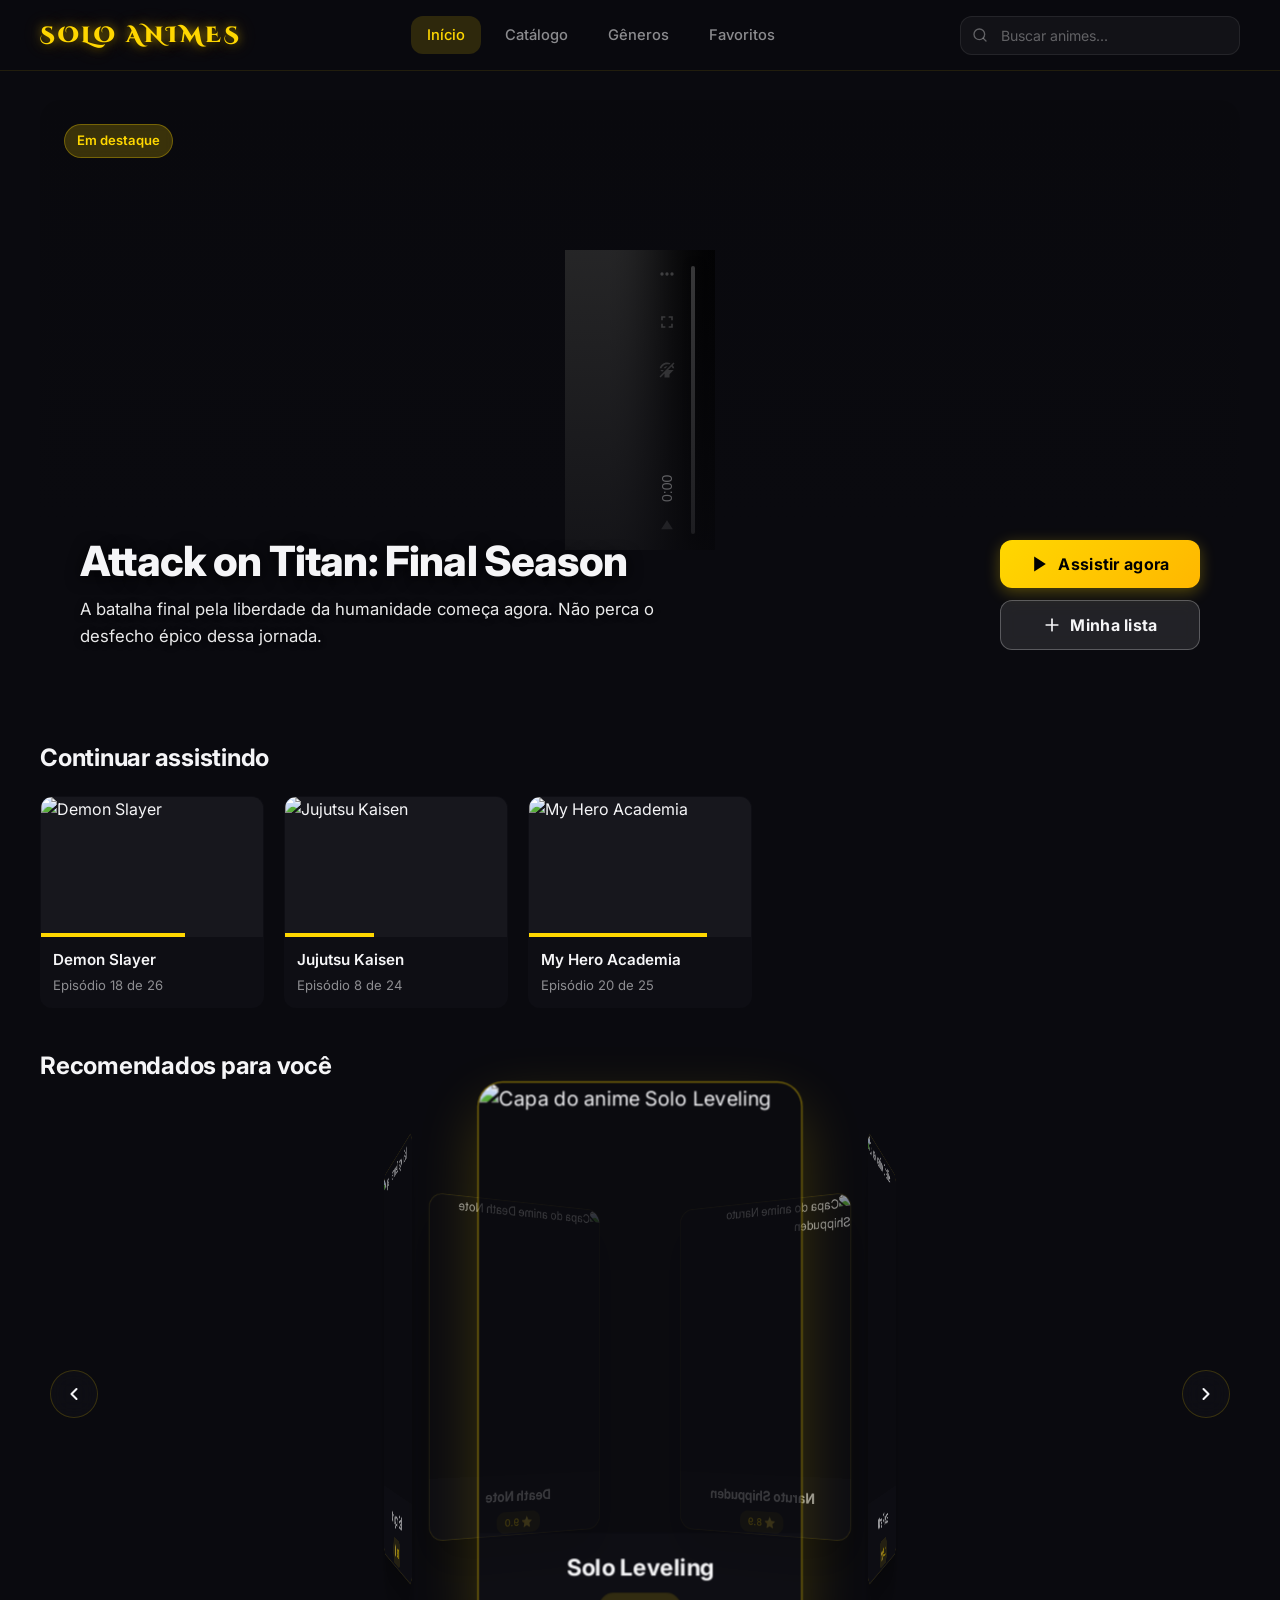
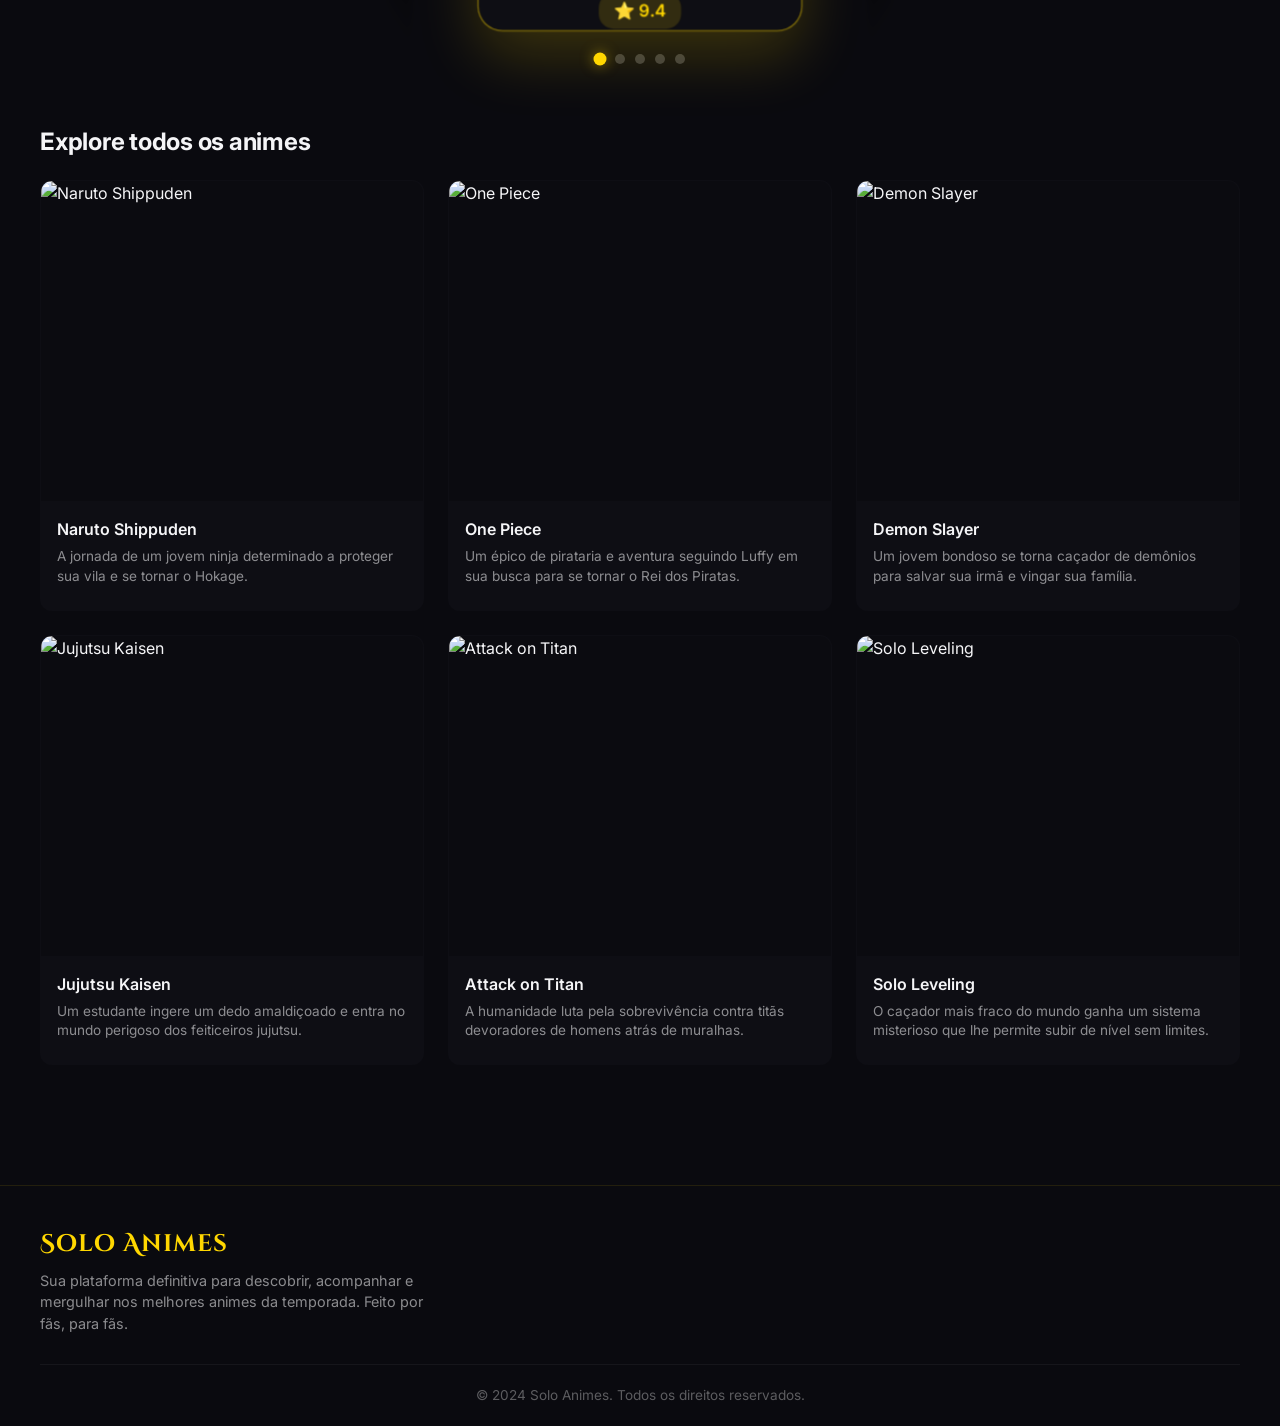
==== index.html @ 8ad0549a "Add files via upload" ====
<!DOCTYPE html>
<html lang="pt-BR">
<head>
    <meta charset="UTF-8">
    <meta name="viewport" content="width=device-width, initial-scale=1.0">
    <meta name="description" content="Solo Animes - Descubra os melhores animes da temporada.">
    <meta property="og:type" content="website">
    <meta property="og:url" content="https://devtinany.github.io/solo-animes/">
    <meta property="og:title" content="Solo Animes - O Melhor do Mundo Anime">
    <meta property="og:description" content="Assista e explore os melhores animes em alta qualidade. Naruto, One Piece, Solo Leveling e muito mais!">
    <meta property="og:image" content="https://devtinany.github.io/solo-animes/og-image.jpg">
    <meta name="twitter:card" content="summary_large_image">
    <meta name="twitter:url" content="https://devtinany.github.io/solo-animes/">
    <meta name="twitter:title" content="Solo Animes - O Melhor do Mundo Anime">
    <meta name="twitter:description" content="Assista e explore os melhores animes em alta qualidade. Naruto, One Piece, Solo Leveling e muito mais!">
    <meta name="twitter:image" content="https://devtinany.github.io/solo-animes/og-image.jpg">
    <title>Solo Animes</title>
    <link rel="icon" type="image/svg+xml" href="favicon.svg">
    <meta name="theme-color" content="#0f0f13">
    <link rel="stylesheet" href="global.css">
    <link rel="stylesheet" href="home.css">
    <link rel="preconnect" href="https://fonts.googleapis.com">
    <link rel="preconnect" href="https://fonts.gstatic.com" crossorigin>
    <link href="https://fonts.googleapis.com/css2?family=Inter:wght@400;500;600;700;800&display=swap" rel="stylesheet">
    <link href="https://fonts.googleapis.com/css2?family=Cinzel+Decorative:wght@400;700;900&display=swap" rel="stylesheet">
</head>
<body>

    <div class="app">
        <header class="top-header">
            <input type="checkbox" id="menu-toggle" class="menu-toggle-input">

            <div class="header-container">
                <a href="home.html" class="logo-link">
                    <h1 class="logo-text">Solo Animes</h1>
                </a>

                <nav class="desktop-nav" aria-label="Navegação principal">
                    <a href="home.html" class="nav-item active" aria-current="page">
                        <span>Início</span>
                    </a>
                    <a href="catalogo.html" class="nav-item">
                        <span>Catálogo</span>
                    </a>
                    <a href="generos.html" class="nav-item">
                        <span>Gêneros</span>
                    </a>
                    <a href="favoritos.html" class="nav-item">
                        <span>Favoritos</span>
                    </a>
                </nav>

                <div class="header-right">
                    <div class="search-box">
                        <svg class="search-icon" viewBox="0 0 24 24" fill="none" stroke="currentColor" stroke-width="2" stroke-linecap="round" stroke-linejoin="round" aria-hidden="true"><circle cx="11" cy="11" r="8"/><line x1="21" y1="21" x2="16.65" y2="16.65"/></svg>
                        <label for="search-input" class="sr-only">Buscar animes</label>
                        <input id="search-input" type="search" placeholder="Buscar animes...">
                    </div>

                    <label for="menu-toggle" class="menu-toggle" aria-label="Abrir menu de navegação">
                        <span class="hamburger"></span>
                    </label>
                </div>
            </div>

            <nav class="mobile-nav" aria-label="Navegação mobile">
                <a href="home.html" class="nav-item active" aria-current="page">
                    <svg viewBox="0 0 24 24" fill="none" stroke="currentColor" stroke-width="2" stroke-linecap="round" stroke-linejoin="round" aria-hidden="true"><path d="M3 9l9-7 9 7v11a2 2 0 0 1-2 2H5a2 2 0 0 1-2-2z"/><polyline points="9 22 9 12 15 12 15 22"/></svg>
                    <span>Início</span>
                </a>
                <a href="catalogo.html" class="nav-item">
                    <svg viewBox="0 0 24 24" fill="none" stroke="currentColor" stroke-width="2" stroke-linecap="round" stroke-linejoin="round" aria-hidden="true"><rect x="3" y="3" width="7" height="7"/><rect x="14" y="3" width="7" height="7"/><rect x="14" y="14" width="7" height="7"/><rect x="3" y="14" width="7" height="7"/></svg>
                    <span>Catálogo</span>
                </a>
                <a href="generos.html" class="nav-item">
                    <svg viewBox="0 0 24 24" fill="none" stroke="currentColor" stroke-width="2" stroke-linecap="round" stroke-linejoin="round" aria-hidden="true"><path d="M20.59 13.41l-7.17 7.17a2 2 0 0 1-2.83 0L2 12V2h10l8.59 8.59a2 2 0 0 1 0 2.82z"/><line x1="7" y1="7" x2="7.01" y2="7"/></svg>
                    <span>Gêneros</span>
                </a>
                <a href="favoritos.html" class="nav-item">
                    <svg viewBox="0 0 24 24" fill="none" stroke="currentColor" stroke-width="2" stroke-linecap="round" stroke-linejoin="round" aria-hidden="true"><path d="M20.84 4.61a5.5 5.5 0 0 0-7.78 0L12 5.67l-1.06-1.06a5.5 5.5 0 0 0-7.78 7.78l1.06 1.06L12 21.23l7.78-7.78 1.06-1.06a5.5 5.5 0 0 0 0-7.78z"/></svg>
                    <span>Favoritos</span>
                </a>
                <a href="login.html" class="nav-item logout">
                    <svg viewBox="0 0 24 24" fill="none" stroke="currentColor" stroke-width="2" stroke-linecap="round" stroke-linejoin="round" aria-hidden="true"><path d="M9 21H5a2 2 0 0 1-2-2V5a2 2 0 0 1 2-2h4"/><polyline points="16 17 21 12 16 7"/><line x1="21" y1="12" x2="9" y2="12"/></svg>
                    <span>Sair</span>
                </a>
            </nav>
        </header>

        <main class="main-content">
           
            <section class="hero-banner" aria-labelledby="hero-title">
                <video class="hero-video-bg" autoplay muted loop playsinline controls aria-label="Trailer de Attack on Titan">
                    <source src="videos/eren.mp4" type="video/mp4">
                    Seu navegador não suporta vídeos HTML5.
                </video>
                <div class="hero-overlay"></div>
                <span class="hero-badge">Em destaque</span>
                <div class="hero-text">
                    <h2 id="hero-title">Attack on Titan: Final Season</h2>
                    <p>A batalha final pela liberdade da humanidade começa agora. Não perca o desfecho épico dessa jornada.</p>
                </div>
                <div class="hero-actions">
                    <button type="button" class="btn-primary">
                        <svg viewBox="0 0 24 24" fill="currentColor" aria-hidden="true"><polygon points="5 3 19 12 5 21 5 3"/></svg>
                        Assistir agora
                    </button>
                    <button type="button" class="btn-secondary">
                        <svg viewBox="0 0 24 24" fill="none" stroke="currentColor" stroke-width="2" stroke-linecap="round" stroke-linejoin="round" aria-hidden="true"><line x1="12" y1="5" x2="12" y2="19"/><line x1="5" y1="12" x2="19" y2="12"/></svg>
                        Minha lista
                    </button>
                </div>
            </section>

            
            <section class="content-section" aria-labelledby="titulo-continuar">
                <h3 id="titulo-continuar" class="section-title">Continuar assistindo</h3>
                <div class="anime-row">
                    <article class="anime-card-progress">
                        <div class="card-image">
                            <img src="img/demoluta.jpg" alt="Demon Slayer">
                            <span class="progress-bar" style="width: 65%;"></span>
                        </div>
                        <div class="card-info">
                            <h4>Demon Slayer</h4>
                            <p>Episódio 18 de 26</p>
                        </div>
                    </article>
                    <article class="anime-card-progress">
                        <div class="card-image">
                            <img src="img/jujuluta.jpg" alt="Jujutsu Kaisen">
                            <span class="progress-bar" style="width: 40%;"></span>
                        </div>
                        <div class="card-info">
                            <h4>Jujutsu Kaisen</h4>
                            <p>Episódio 8 de 24</p>
                        </div>
                    </article>
                    <article class="anime-card-progress">
                        <div class="card-image">
                            <img src="img/bokuluta.jpg" alt="My Hero Academia">
                            <span class="progress-bar" style="width: 80%;"></span>
                        </div>
                        <div class="card-info">
                            <h4>My Hero Academia</h4>
                            <p>Episódio 20 de 25</p>
                        </div>
                    </article>
                </div>
            </section>

            <!-- CARROSSEL 3D -->
            <section class="content-section" aria-labelledby="titulo-recomendados">
                <h3 id="titulo-recomendados" class="section-title">Recomendados para você</h3>
                <div class="carousel-3d-wrapper">
                    <input type="radio" name="carousel" id="c1" checked>
                    <input type="radio" name="carousel" id="c2">
                    <input type="radio" name="carousel" id="c3">
                    <input type="radio" name="carousel" id="c4">
                    <input type="radio" name="carousel" id="c5">

                    <div class="carousel-3d">
                        <article class="carousel-card">
                            <div class="card-3d-content">
                                <div class="card-image">
                                    <img src="img/solo.webp" alt="Capa do anime Solo Leveling">
                                </div>
                                <div class="card-details">
                                    <h4>Solo Leveling</h4>
                                    <span class="rating">⭐ 9.4</span>
                                    <p>Ação • 24 eps</p>
                                </div>
                            </div>
                        </article>
                        <article class="carousel-card">
                            <div class="card-3d-content">
                                <div class="card-image">
                                    <img src="img/one.jpg" alt="Capa do anime One Piece">
                                </div>
                                <div class="card-details">
                                    <h4>One Piece</h4>
                                    <span class="rating">⭐ 9.2</span>
                                    <p>Aventura • 1000+ eps</p>
                                </div>
                            </div>
                        </article>
                        <article class="carousel-card">
                            <div class="card-3d-content">
                                <div class="card-image">
                                    <img src="img/naruto.jpg" alt="Capa do anime Naruto Shippuden">
                                </div>
                                <div class="card-details">
                                    <h4>Naruto Shippuden</h4>
                                    <span class="rating">⭐ 8.9</span>
                                    <p>Ação • 500 eps</p>
                                </div>
                            </div>
                        </article>
                        <article class="carousel-card">
                            <div class="card-3d-content">
                                <div class="card-image">
                                    <img src="img/note.jpg" alt="Capa do anime Death Note">
                                </div>
                                <div class="card-details">
                                    <h4>Death Note</h4>
                                    <span class="rating">⭐ 9.0</span>
                                    <p>Suspense • 37 eps</p>
                                </div>
                            </div>
                        </article>
                        <article class="carousel-card">
                            <div class="card-3d-content">
                                <div class="card-image">
                                    <img src="img/drangoll.jpg" alt="Capa do anime Dragon Ball">
                                </div>
                                <div class="card-details">
                                    <h4>Dragon Ball</h4>
                                    <span class="rating">⭐ 9.1</span>
                                    <p>Ação • 153 eps</p>
                                </div>
                            </div>
                        </article>
                    </div>

                    <div class="carousel-nav nav-1">
                        <label for="c5" class="carousel-btn prev" aria-label="Anime anterior">
                            <svg viewBox="0 0 24 24" fill="none" stroke="currentColor" stroke-width="2.5" stroke-linecap="round" stroke-linejoin="round" aria-hidden="true"><polyline points="15 18 9 12 15 6"/></svg>
                        </label>
                        <label for="c2" class="carousel-btn next" aria-label="Próximo anime">
                            <svg viewBox="0 0 24 24" fill="none" stroke="currentColor" stroke-width="2.5" stroke-linecap="round" stroke-linejoin="round" aria-hidden="true"><polyline points="9 18 15 12 9 6"/></svg>
                        </label>
                    </div>
                    <div class="carousel-nav nav-2">
                        <label for="c1" class="carousel-btn prev" aria-label="Anime anterior">
                            <svg viewBox="0 0 24 24" fill="none" stroke="currentColor" stroke-width="2.5" stroke-linecap="round" stroke-linejoin="round" aria-hidden="true"><polyline points="15 18 9 12 15 6"/></svg>
                        </label>
                        <label for="c3" class="carousel-btn next" aria-label="Próximo anime">
                            <svg viewBox="0 0 24 24" fill="none" stroke="currentColor" stroke-width="2.5" stroke-linecap="round" stroke-linejoin="round" aria-hidden="true"><polyline points="9 18 15 12 9 6"/></svg>
                        </label>
                    </div>
                    <div class="carousel-nav nav-3">
                        <label for="c2" class="carousel-btn prev" aria-label="Anime anterior">
                            <svg viewBox="0 0 24 24" fill="none" stroke="currentColor" stroke-width="2.5" stroke-linecap="round" stroke-linejoin="round" aria-hidden="true"><polyline points="15 18 9 12 15 6"/></svg>
                        </label>
                        <label for="c4" class="carousel-btn next" aria-label="Próximo anime">
                            <svg viewBox="0 0 24 24" fill="none" stroke="currentColor" stroke-width="2.5" stroke-linecap="round" stroke-linejoin="round" aria-hidden="true"><polyline points="9 18 15 12 9 6"/></svg>
                        </label>
                    </div>
                    <div class="carousel-nav nav-4">
                        <label for="c3" class="carousel-btn prev" aria-label="Anime anterior">
                            <svg viewBox="0 0 24 24" fill="none" stroke="currentColor" stroke-width="2.5" stroke-linecap="round" stroke-linejoin="round" aria-hidden="true"><polyline points="15 18 9 12 15 6"/></svg>
                        </label>
                        <label for="c5" class="carousel-btn next" aria-label="Próximo anime">
                            <svg viewBox="0 0 24 24" fill="none" stroke="currentColor" stroke-width="2.5" stroke-linecap="round" stroke-linejoin="round" aria-hidden="true"><polyline points="9 18 15 12 9 6"/></svg>
                        </label>
                    </div>
                    <div class="carousel-nav nav-5">
                        <label for="c4" class="carousel-btn prev" aria-label="Anime anterior">
                            <svg viewBox="0 0 24 24" fill="none" stroke="currentColor" stroke-width="2.5" stroke-linecap="round" stroke-linejoin="round" aria-hidden="true"><polyline points="15 18 9 12 15 6"/></svg>
                        </label>
                        <label for="c1" class="carousel-btn next" aria-label="Próximo anime">
                            <svg viewBox="0 0 24 24" fill="none" stroke="currentColor" stroke-width="2.5" stroke-linecap="round" stroke-linejoin="round" aria-hidden="true"><polyline points="9 18 15 12 9 6"/></svg>
                        </label>
                    </div>

                    <div class="carousel-dots" role="tablist" aria-label="Seleção de anime no carrossel">
                        <label for="c1" class="dot" role="tab" aria-label="Ir para Solo Leveling"></label>
                        <label for="c2" class="dot" role="tab" aria-label="Ir para One Piece"></label>
                        <label for="c3" class="dot" role="tab" aria-label="Ir para Naruto Shippuden"></label>
                        <label for="c4" class="dot" role="tab" aria-label="Ir para Death Note"></label>
                        <label for="c5" class="dot" role="tab" aria-label="Ir para Dragon Ball"></label>
                    </div>
                </div>
            </section>

            <!-- EXPLORE TODOS -->
            <section class="content-section" aria-labelledby="titulo-explore">
                <h3 id="titulo-explore" class="section-title">Explore todos os animes</h3>
                <div class="anime-grid anime-grid-large">
                    <article class="anime-card">
                        <div class="card-image">
                            <img src="img/narutoex.jpg" alt="Naruto Shippuden">
                        </div>
                        <div class="card-info">
                            <h4>Naruto Shippuden</h4>
                            <p class="anime-desc">A jornada de um jovem ninja determinado a proteger sua vila e se tornar o Hokage.</p>
                        </div>
                    </article>
                    <article class="anime-card">
                        <div class="card-image">
                            <img src="img/oneex.jpg" alt="One Piece">
                        </div>
                        <div class="card-info">
                            <h4>One Piece</h4>
                            <p class="anime-desc">Um épico de pirataria e aventura seguindo Luffy em sua busca para se tornar o Rei dos Piratas.</p>
                        </div>
                    </article>
                    
                    <article class="anime-card">
                        <div class="card-image">
                            <img src="img/demoex.jpg" alt="Demon Slayer">
                        </div>
                        <div class="card-info">
                            <h4>Demon Slayer</h4>
                            <p class="anime-desc">Um jovem bondoso se torna caçador de demônios para salvar sua irmã e vingar sua família.</p>
                        </div>
                    </article>
                    <article class="anime-card">
                        <div class="card-image">
                            <img src="img/jujuex.jpg" alt="Jujutsu Kaisen">
                        </div>
                        <div class="card-info">
                            <h4>Jujutsu Kaisen</h4>
                            <p class="anime-desc">Um estudante ingere um dedo amaldiçoado e entra no mundo perigoso dos feiticeiros jujutsu.</p>
                        </div>
                    </article>
                    <article class="anime-card">
                        <div class="card-image">
                            <img src="img/erenex.jpg" alt="Attack on Titan">
                        </div>
                        <div class="card-info">
                            <h4>Attack on Titan</h4>
                            <p class="anime-desc">A humanidade luta pela sobrevivência contra titãs devoradores de homens atrás de muralhas.</p>
                        </div>
                    </article>
                    <article class="anime-card">
                        <div class="card-image">
                            <img src="img/soloex.jpg" alt="Solo Leveling">
                        </div>
                        <div class="card-info">
                            <h4>Solo Leveling</h4>
                            <p class="anime-desc">O caçador mais fraco do mundo ganha um sistema misterioso que lhe permite subir de nível sem limites.</p>
                        </div>
                    </article>
                </div>
            </section>

        </main>

        <footer class="site-footer">
            <div class="footer-container">
                <div class="footer-brand">
                    <h2 class="footer-logo">Solo Animes</h2>
                    <p>Sua plataforma definitiva para descobrir, acompanhar e mergulhar nos melhores animes da temporada. Feito por fãs, para fãs.</p>
                </div>
                
            </div>
            <div class="footer-bottom">
                <p>&copy; 2024 Solo Animes. Todos os direitos reservados.</p>
            </div>
        </footer>

    </div>
</body>
</html>
---- global.css ----
/*1. RESET & DESIGN SYSTEM*/
*,
*::before,
*::after {
    margin: 0;
    padding: 0;
    box-sizing: border-box;
}

:root {
    /* Cores principais */
    --gold: #ffd700;
    --gold-soft: #ffb700;
    --gold-deep: #b8860b;
    
    /* Fundos */
    --bg: #0a0a0f;
    --header-bg: rgba(10, 10, 15, 0.95);
    --card-bg: rgba(18, 18, 24, 0.6);
    
    /* Bordas */
    --card-border: rgba(255, 215, 0, 0.18);
    --input-bg: rgba(255, 255, 255, 0.04);
    --input-border: rgba(255, 255, 255, 0.08);
    --input-focus: rgba(255, 215, 0, 0.35);
    
    /* Texto */
    --text: #f5f5f7;
    --text-dim: rgba(245, 245, 247, 0.55);
    --text-mute: rgba(245, 245, 247, 0.35);
    
    /* Feedback */
    --success: #22c55e;
    --error: #ef4444;
    
    /* Tamanhos */
    --radius-sm: 8px;
    --radius-md: 12px;
    --radius-lg: 20px;
    
    /* Sombras */
    --shadow-card: 0 30px 60px rgba(0, 0, 0, 0.6), 0 0 0 1px rgba(255, 255, 255, 0.03) inset;
    --shadow-gold: 0 10px 30px rgba(255, 215, 0, 0.25);
    
    /* Animações */
    --ease-out: cubic-bezier(0.22, 1, 0.36, 1);
    --ease-bounce: cubic-bezier(0.68, -0.55, 0.265, 1.55);
}

/*2. BASE (Body, Scrollbar, Selection)*/
html, body {
    -webkit-font-smoothing: antialiased;
    -moz-osx-font-smoothing: grayscale;
    overflow-x: hidden;
    width: 100%;
}

body {
    font-family: 'Inter', system-ui, -apple-system, sans-serif;
    min-height: 100vh;
    background: var(--bg);
    color: var(--text);
    line-height: 1.5;
}

::selection { background: var(--gold); color: #000; }

::-webkit-scrollbar { width: 8px; }
::-webkit-scrollbar-track { background: transparent; }
::-webkit-scrollbar-thumb { background: rgba(255, 215, 0, 0.2); border-radius: 4px; }

.sr-only {
    position: absolute;
    width: 1px;
    height: 1px;
    padding: 0;
    margin: -1px;
    overflow: hidden;
    clip: rect(0, 0, 0, 0);
    white-space: nowrap;
    border: 0;
}

/*3. LAYOUT GLOBAL*/
.app {
    min-height: 100vh;
    position: relative;
    z-index: 1;
    width: 100%;
}

.main-content {
    padding: 100px 40px 40px;
    max-width: 1400px;
    margin: 0 auto;
    width: 100%;
}

/*4. HEADER FIXO */
.top-header {
    position: fixed;
    top: 0;
    left: 0;
    right: 0;
    background: var(--header-bg);
    backdrop-filter: blur(20px);
    -webkit-backdrop-filter: blur(20px);
    border-bottom: 1px solid rgba(255, 215, 0, 0.1);
    z-index: 1000;
}

.header-container {
    max-width: 1400px;
    margin: 0 auto;
    padding: 0 40px;
    display: flex;
    align-items: center;
    justify-content: space-between;
    height: 70px;
    gap: 30px;
}

.logo-link { text-decoration: none; flex-shrink: 0; }

.logo-text {
    font-family: 'Cinzel Decorative', serif;
    font-size: 1.4rem;
    font-weight: 900;
    letter-spacing: 3px;
    text-transform: uppercase;
    color: var(--gold);
    margin: 0;
    text-shadow: 
        0 0 10px rgba(255, 215, 0, 0.5),
        0 0 20px rgba(255, 183, 0, 0.3),
        0 2px 4px rgba(0, 0, 0, 0.8);
    line-height: 1;
}

.logo {
    font-size: 1.4rem;
    font-weight: 800;
    color: var(--gold);
    letter-spacing: -0.02em;
}

/* Navegação Desktop */
.desktop-nav {
    display: flex;
    align-items: center;
    gap: 8px;
    flex: 1;
    justify-content: center;
}

.desktop-nav .nav-item {
    padding: 8px 16px;
    color: var(--text-dim);
    text-decoration: none;
    border-radius: var(--radius-md);
    transition: all 0.25s var(--ease-out);
    font-size: 0.92rem;
    font-weight: 500;
}

.desktop-nav .nav-item:hover {
    background: rgba(255, 215, 0, 0.08);
    color: var(--text);
}

.desktop-nav .nav-item.active {
    background: rgba(255, 215, 0, 0.15);
    color: var(--gold);
}

/* Lado direito do header*/
.header-right {
    display: flex;
    align-items: center;
    gap: 16px;
    flex-shrink: 0;
}

.search-box {
    position: relative;
    width: 280px;
}

.search-box input {
    width: 100%;
    padding: 10px 16px 10px 40px;
    background: var(--input-bg);
    border: 1px solid var(--input-border);
    border-radius: var(--radius-md);
    color: var(--text);
    font-size: 0.88rem;
    font-family: inherit;
    outline: none;
    transition: all 0.25s var(--ease-out);
}

.search-box input::placeholder { color: var(--text-mute); }

.search-box input:focus {
    border-color: var(--input-focus);
    background: rgba(255, 255, 255, 0.07);
    box-shadow: 0 0 0 4px rgba(255, 215, 0, 0.08);
}

.search-icon {
    position: absolute;
    left: 12px;
    top: 50%;
    transform: translateY(-50%);
    width: 16px;
    height: 16px;
    color: var(--text-mute);
    pointer-events: none;
}

/* Menu Hambúrguer */
.menu-toggle-input { display: none; }

.menu-toggle {
    display: none;
    width: 40px;
    height: 40px;
    cursor: pointer;
    align-items: center;
    justify-content: center;
    border-radius: var(--radius-md);
    transition: background 0.2s;
}

.menu-toggle:hover { background: rgba(255, 215, 0, 0.08); }

.hamburger,
.hamburger::before,
.hamburger::after {
    display: block;
    width: 22px;
    height: 2px;
    background: var(--text);
    transition: all 0.3s var(--ease-out);
    position: relative;
}

.hamburger::before { content: ''; position: absolute; top: -7px; left: 0; }
.hamburger::after { content: ''; position: absolute; top: 7px; left: 0; }

#menu-toggle:checked + .menu-toggle .hamburger { background: transparent; }
#menu-toggle:checked + .menu-toggle .hamburger::before { top: 0; transform: rotate(45deg); }
#menu-toggle:checked + .menu-toggle .hamburger::after { top: 0; transform: rotate(-45deg); }

/* Navegação Mobile */
.mobile-nav {
    display: none;
    flex-direction: column;
    padding: 16px 40px 24px;
    border-top: 1px solid rgba(255, 215, 0, 0.1);
    gap: 4px;
}

#menu-toggle:checked ~ .mobile-nav { display: flex; }

.mobile-nav .nav-item {
    display: flex;
    align-items: center;
    gap: 12px;
    padding: 12px 16px;
    color: var(--text-dim);
    text-decoration: none;
    border-radius: var(--radius-md);
    transition: all 0.25s var(--ease-out);
    font-size: 0.95rem;
    font-weight: 500;
}

.mobile-nav .nav-item svg { width: 20px; height: 20px; flex-shrink: 0; }

.mobile-nav .nav-item:hover,
.mobile-nav .nav-item.active {
    background: rgba(255, 215, 0, 0.08);
    color: var(--text);
}

.mobile-nav .nav-item.active {
    background: rgba(255, 215, 0, 0.15);
    color: var(--gold);
}

.mobile-nav .nav-item.logout {
    color: var(--text-mute);
    margin-top: 8px;
    border-top: 1px solid rgba(255, 255, 255, 0.05);
    padding-top: 16px;
}

.mobile-nav .nav-item.logout:hover {
    color: var(--error);
    background: rgba(239, 68, 68, 0.08);
}

/*5. BOTÕES GLOBAIS*/
.btn-primary,
.btn-secondary {
    display: flex;
    align-items: center;
    justify-content: center;
    gap: 8px;
    border-radius: var(--radius-md);
    font-size: 1rem;
    font-weight: 700;
    font-family: inherit;
    cursor: pointer;
    transition: all 0.3s var(--ease-out);
    border: none;
    letter-spacing: 0.02em;
}

.btn-primary {
    background: linear-gradient(135deg, var(--gold), var(--gold-soft));
    color: #000;
    box-shadow: 0 4px 15px rgba(255, 215, 0, 0.3);
}

.btn-primary:hover {
    transform: translateY(-2px);
    box-shadow: 0 8px 25px rgba(255, 215, 0, 0.5);
}

.btn-primary svg { width: 20px; height: 20px; }

.btn-secondary {
    background: rgba(255, 255, 255, 0.1);
    color: var(--text);
    border: 1px solid rgba(255, 255, 255, 0.25);
    backdrop-filter: blur(8px);
    -webkit-backdrop-filter: blur(8px);
}

.btn-secondary:hover {
    background: rgba(255, 255, 255, 0.2);
    border-color: rgba(255, 255, 255, 0.4);
    transform: translateY(-2px);
}

.btn-secondary svg { width: 20px; height: 20px; }

/*6. RODAPÉ */
.site-footer {
    background: rgba(10, 10, 15, 0.95);
    border-top: 1px solid rgba(255, 215, 0, 0.1);
    padding: 40px 40px 20px;
    margin-top: 40px;
}

.footer-container {
    max-width: 1400px;
    margin: 0 auto;
    display: flex;
    justify-content: space-between;
    align-items: center;
    margin-bottom: 30px;
    flex-wrap: wrap;
    gap: 20px;
}

.footer-logo {
    font-family: 'Cinzel Decorative', serif;
    color: var(--gold);
    font-size: 1.5rem;
    font-weight: 700;
    margin: 0 0 8px 0;
    letter-spacing: 1px;
}

.footer-brand p {
    color: var(--text-dim);
    font-size: 0.9rem;
    line-height: 1.5;
    max-width: 400px;
    margin: 0;
}

.portfolio-link {
    display: inline-flex;
    align-items: center;
    gap: 8px;
    color: var(--gold);
    text-decoration: none;
    font-weight: 600;
    font-size: 0.95rem;
    padding: 10px 20px;
    border: 1px solid rgba(255, 215, 0, 0.3);
    border-radius: var(--radius-md);
    background: rgba(255, 215, 0, 0.05);
    transition: all 0.3s var(--ease-out);
    white-space: nowrap;
}

.portfolio-link:hover {
    background: rgba(255, 215, 0, 0.15);
    border-color: var(--gold);
    transform: translateY(-2px);
    box-shadow: 0 4px 15px rgba(255, 215, 0, 0.15);
}

.portfolio-link svg {
    transition: transform 0.3s var(--ease-out);
}

.portfolio-link:hover svg {
    transform: translate(2px, -2px);
}

.footer-bottom {
    text-align: center;
    padding-top: 20px;
    border-top: 1px solid rgba(255, 255, 255, 0.05);
    color: var(--text-mute);
    font-size: 0.85rem;
}

/*7. VIEW TRANSITIONS */
@view-transition {
    navigation: auto;
}

::view-transition-old(root) {
    animation: 0.5s cubic-bezier(0.22, 1, 0.36, 1) both slide-out-left;
}

::view-transition-new(root) {
    animation: 0.5s cubic-bezier(0.22, 1, 0.36, 1) both slide-in-right;
}

@keyframes slide-out-left {
    to {
        transform: translateX(-100%);
        opacity: 0;
    }
}

@keyframes slide-in-right {
    from {
        transform: translateX(100%);
        opacity: 0;
    }
}

/*8. MEDIA QUERIES GLOBAIS */

/* Tablet grande*/
@media (max-width: 1024px) {
    .header-container { padding: 0 24px; }
    .search-box { width: 220px; }
    .main-content { padding: 100px 24px 40px; }
}

/* Tablet*/
@media (max-width: 768px) {
    .desktop-nav { display: none; }
    .menu-toggle { display: flex; }
    
    .header-container { padding: 0 20px; height: 64px; }
    .search-box { width: 180px; }
    .main-content { padding: 90px 20px 30px; }

    /* Logo */
    .logo-text {
        font-size: 1.2rem;
        letter-spacing: 2px;
    }

    /* Footer */
    .site-footer { padding: 30px 20px 20px; }
    .footer-container {
        flex-direction: column;
        text-align: center;
        align-items: center;
    }
    .footer-brand p { max-width: 100%; }
    .portfolio-link {
        width: 100%;
        max-width: 300px;
        justify-content: center;
    }
}

/* Mobile*/
@media (max-width: 480px) {
    .search-box { width: 140px; }
    .search-box input { font-size: 0.82rem; padding: 8px 12px 8px 36px; }

    .logo-text {
        font-size: 1rem;
        letter-spacing: 1.5px;
    }
}
---- home.css ----
/* 1. HERO BANNER COM VÍDEO */
.hero-banner {
    position: relative;
    width: 100%;
    min-height: 600px;
    border-radius: var(--radius-lg);
    overflow: hidden;
    margin-bottom: 40px;
    display: flex;
    align-items: flex-end;
    justify-content: space-between;
    padding: 40px;
    background: transparent;
}

.hero-video-bg {
    position: absolute;
    top: 50%;
    left: 50%;
    transform: translate(-50%, -50%) rotate(-90deg);
    transform-origin: center center;
    max-width: 100vh;
    max-height: 100vw;
    width: auto;
    height: auto;
    object-fit: contain;
    z-index: 1;
}

.hero-overlay {
    position: absolute;
    inset: 0;
    background: linear-gradient(
        to top,
        var(--bg) 0%,
        rgba(10, 10, 15, 0.7) 30%,
        rgba(0, 0, 0, 0.1) 100%
    );
    z-index: 2;
    pointer-events: none;
}

.hero-badge {
    position: absolute;
    top: 24px;
    left: 24px;
    z-index: 4;
    display: inline-flex;
    align-items: center;
    gap: 6px;
    padding: 6px 12px;
    background: rgba(255, 215, 0, 0.2);
    border: 1px solid rgba(255, 215, 0, 0.3);
    border-radius: 20px;
    font-size: 0.82rem;
    font-weight: 600;
    color: var(--gold);
    backdrop-filter: blur(4px);
}

.hero-text {
    position: relative;
    z-index: 3;
    max-width: 600px;
    text-align: left;
    padding-bottom: 10px;
}

.hero-text h2 {
    font-size: 2.6rem;
    font-weight: 800;
    margin-bottom: 12px;
    letter-spacing: -0.02em;
    line-height: 1.1;
    text-shadow: 0 2px 15px rgba(0,0,0,0.9);
}

.hero-text p {
    color: rgba(245, 245, 247, 0.95);
    font-size: 1.05rem;
    margin-bottom: 0;
    line-height: 1.6;
    text-shadow: 0 1px 6px rgba(0,0,0,0.9);
}

.hero-actions {
    position: relative;
    z-index: 3;
    display: flex;
    flex-direction: column;
    gap: 12px;
    align-items: flex-end;
    padding-bottom: 10px;
}

.hero-actions .btn-primary,
.hero-actions .btn-secondary {
    min-width: 200px;
    padding: 14px 28px;
}

.hero-actions .btn-primary:hover {
    transform: translateY(-2px) scale(1.02);
    box-shadow: 0 8px 25px rgba(255, 215, 0, 0.5);
}

/*2. SEÇÕES DE CONTEÚDO*/
.content-section { margin-bottom: 40px; }

.section-title {
    font-size: 1.5rem;
    font-weight: 700;
    margin-bottom: 20px;
    letter-spacing: -0.01em;
}

/* 3. CARDS DE PROGRESSO  */
.anime-row {
    display: grid;
    grid-template-columns: repeat(auto-fill, minmax(200px, 1fr));
    gap: 20px;
}

.anime-card-progress {
    background: var(--card-bg);
    border-radius: var(--radius-md);
    overflow: hidden;
    cursor: pointer;
    transition: all 0.3s var(--ease-out);
    border: 1px solid transparent;
}

.anime-card-progress:hover {
    transform: translateY(-4px);
    box-shadow: 0 10px 25px rgba(0, 0, 0, 0.3);
    border-color: var(--card-border);
}

.anime-card-progress .card-image {
    position: relative;
    height: 140px;
    background: var(--input-bg);
}

.anime-card-progress .card-image img {
    width: 100%;
    height: 100%;
    object-fit: cover;
    object-position: center;
    display: block;
}

.progress-bar {
    position: absolute;
    bottom: 0;
    left: 0;
    height: 4px;
    background: var(--gold);
    transition: width 0.3s;
}

.anime-card-progress .card-info { padding: 12px; }

.anime-card-progress .card-info h4 {
    font-size: 0.95rem;
    font-weight: 600;
    margin-bottom: 4px;
}

.anime-card-progress .card-info p {
    font-size: 0.82rem;
    color: var(--text-dim);
}

/*4. CARROSSEL 3D */
input[name="carousel"] {
    position: absolute;
    opacity: 0;
    pointer-events: none;
}

.carousel-3d-wrapper {
    position: relative;
    display: flex;
    flex-direction: column;
    align-items: center;
    padding: 40px 0 20px;
    perspective: 1200px;
}

.carousel-3d {
    position: relative;
    width: 260px;
    height: 440px;
    transform-style: preserve-3d;
    transition: transform 0.8s cubic-bezier(0.22, 1, 0.36, 1);
}

.carousel-card {
    position: absolute;
    width: 100%;
    height: 100%;
    transform-style: preserve-3d;
    transition: all 0.8s cubic-bezier(0.22, 1, 0.36, 1);
}

.card-3d-content {
    width: 100%;
    height: 100%;
    background: var(--card-bg);
    border-radius: var(--radius-lg);
    overflow: hidden;
    border: 1px solid var(--card-border);
    box-shadow: var(--shadow-card);
    transition: all 0.4s var(--ease-out);
    opacity: 0.6;
    transform: scale(0.88);
    display: flex;
    flex-direction: column;
}

/* Posições 3D dos cards */
.carousel-card:nth-child(1) { transform: rotateY(0deg) translateZ(240px); }
.carousel-card:nth-child(2) { transform: rotateY(72deg) translateZ(240px); }
.carousel-card:nth-child(3) { transform: rotateY(144deg) translateZ(240px); }
.carousel-card:nth-child(4) { transform: rotateY(216deg) translateZ(240px); }
.carousel-card:nth-child(5) { transform: rotateY(288deg) translateZ(240px); }

/* Rotação do carrossel */
#c1:checked ~ .carousel-3d { transform: rotateY(0deg); }
#c2:checked ~ .carousel-3d { transform: rotateY(-72deg); }
#c3:checked ~ .carousel-3d { transform: rotateY(-144deg); }
#c4:checked ~ .carousel-3d { transform: rotateY(-216deg); }
#c5:checked ~ .carousel-3d { transform: rotateY(-288deg); }

/* Card ativo destacado */
#c1:checked ~ .carousel-3d .carousel-card:nth-child(1) .card-3d-content,
#c2:checked ~ .carousel-3d .carousel-card:nth-child(2) .card-3d-content,
#c3:checked ~ .carousel-3d .carousel-card:nth-child(3) .card-3d-content,
#c4:checked ~ .carousel-3d .carousel-card:nth-child(4) .card-3d-content,
#c5:checked ~ .carousel-3d .carousel-card:nth-child(5) .card-3d-content {
    opacity: 1;
    transform: scale(1);
    border-color: rgba(255, 215, 0, 0.5);
    box-shadow: 0 20px 50px rgba(255, 215, 0, 0.2);
}

/* Imagem do card do carrossel */
.carousel-card .card-image {
    width: 100%;
    height: 360px;
    overflow: hidden;
    position: relative;
    flex-shrink: 0;
    background: rgba(0, 0, 0, 0.2);
}

.carousel-card .card-image img {
    width: 100%;
    height: 100%;
    object-fit: cover;
    object-position: center top;
    display: block;
}

/* Detalhes do card do carrossel */
.carousel-card .card-details {
    padding: 16px;
    text-align: center;
    flex: 1;
    display: flex;
    flex-direction: column;
    justify-content: center;
    gap: 8px;
}

.carousel-card .card-details h4 {
    font-size: 1.15rem;
    font-weight: 700;
    margin: 0;
    line-height: 1.3;
    color: var(--text);
}

.carousel-card .card-details .rating {
    display: inline-block;
    padding: 4px 12px;
    background: rgba(255, 215, 0, 0.15);
    border-radius: 12px;
    font-size: 0.85rem;
    font-weight: 600;
    color: var(--gold);
    margin: 0 auto;
}

.carousel-card .card-details p {
    font-size: 0.85rem;
    color: var(--text-dim);
    margin: 0;
}

/* Navegação (setas) */
.carousel-nav {
    display: none;
    position: absolute;
    top: 50%;
    left: 0;
    right: 0;
    transform: translateY(-50%);
    justify-content: space-between;
    pointer-events: none;
    padding: 0 10px;
    z-index: 10;
}

#c1:checked ~ .nav-1,
#c2:checked ~ .nav-2,
#c3:checked ~ .nav-3,
#c4:checked ~ .nav-4,
#c5:checked ~ .nav-5 {
    display: flex;
}

.carousel-btn {
    width: 48px;
    height: 48px;
    border-radius: 50%;
    background: var(--card-bg);
    border: 1px solid var(--card-border);
    color: var(--text);
    cursor: pointer;
    display: flex;
    align-items: center;
    justify-content: center;
    transition: all 0.25s var(--ease-out);
    pointer-events: all;
    backdrop-filter: blur(10px);
    -webkit-backdrop-filter: blur(10px);
}

.carousel-btn svg { width: 20px; height: 20px; }

.carousel-btn:hover {
    background: rgba(255, 215, 0, 0.15);
    border-color: rgba(255, 215, 0, 0.5);
    transform: scale(1.1);
    color: var(--gold);
}

.carousel-btn:focus-visible {
    outline: 2px solid var(--gold);
    outline-offset: 3px;
}

/* Indicadores*/
.carousel-dots {
    display: flex;
    gap: 10px;
    margin-top: 70px;
}

.dot {
    width: 10px;
    height: 10px;
    border-radius: 50%;
    background: rgba(255, 255, 255, 0.2);
    cursor: pointer;
    transition: all 0.3s var(--ease-out);
}

.dot:hover {
    background: rgba(255, 215, 0, 0.5);
    transform: scale(1.2);
}

#c1:checked ~ .carousel-dots .dot:nth-child(1),
#c2:checked ~ .carousel-dots .dot:nth-child(2),
#c3:checked ~ .carousel-dots .dot:nth-child(3),
#c4:checked ~ .carousel-dots .dot:nth-child(4),
#c5:checked ~ .carousel-dots .dot:nth-child(5) {
    background: var(--gold);
    transform: scale(1.3);
    box-shadow: 0 0 10px rgba(255, 215, 0, 0.5);
}

/*5. GRID DE ANIMES*/
.anime-grid {
    display: grid;
    grid-template-columns: repeat(auto-fill, minmax(220px, 1fr));
    gap: 20px;
}

.anime-grid-large {
    display: grid;
    grid-template-columns: repeat(3, 1fr);
    gap: 24px;
}

.anime-card {
    background: var(--card-bg);
    border-radius: var(--radius-md);
    overflow: hidden;
    cursor: pointer;
    transition: all 0.3s var(--ease-out);
    border: 1px solid transparent;
}

.anime-card:hover {
    transform: translateY(-6px);
    box-shadow: 0 15px 30px rgba(0, 0, 0, 0.4);
    border-color: var(--card-border);
}

.anime-card .card-image {
    width: 100%;
    height: 320px;
    position: relative;
    overflow: hidden;
    background: rgba(0, 0, 0, 0.2);
    display: flex;
    align-items: center;
    justify-content: center;
}

.anime-card .card-image img,
.anime-card .card-image video {
    width: 100%;
    height: 100%;
    object-fit: contain;
    display: block;
}

.badge-new {
    position: absolute;
    top: 12px;
    right: 12px;
    padding: 4px 10px;
    background: var(--gold);
    color: #000;
    font-size: 0.72rem;
    font-weight: 700;
    border-radius: 12px;
    letter-spacing: 0.5px;
}

.anime-card .card-info { padding: 16px; }

.anime-card .card-info h4 {
    font-size: 1rem;
    font-weight: 600;
    margin-bottom: 6px;
}

.anime-card .card-info p {
    font-size: 0.85rem;
    color: var(--text-dim);
    margin-bottom: 8px;
}

.anime-desc {
    font-size: 0.82rem;
    color: var(--text-dim);
    line-height: 1.4;
    margin-bottom: 8px;
    display: -webkit-box;
    -webkit-line-clamp: 3;
    -webkit-box-orient: vertical;
    overflow: hidden;
}

.rating {
    display: inline-block;
    padding: 4px 10px;
    background: rgba(255, 215, 0, 0.15);
    border-radius: 12px;
    font-size: 0.82rem;
    font-weight: 600;
    color: var(--gold);
}

/*
   6. MEDIA QUERIES ESPECÍFICAS DO HOME*/

/* Tablet (até 768px) */
@media (max-width: 768px) {
    .hero-banner { 
        min-height: 500px; 
        padding: 24px; 
        flex-direction: column;
        align-items: flex-start;
        justify-content: flex-end;
        gap: 20px;
    }
    
    .hero-text { max-width: 100%; }
    .hero-text h2 { font-size: 1.6rem; }
    .hero-text p { font-size: 0.9rem; }
    .hero-badge { top: 16px; left: 16px; }

    .hero-actions {
        width: 100%;
        flex-direction: row;
        justify-content: flex-start;
    }
    
    .hero-actions .btn-primary,
    .hero-actions .btn-secondary {
        min-width: auto;
        flex: 1;
        padding: 12px 16px;
        font-size: 0.9rem;
    }

    /* Carrossel */
    .carousel-3d { width: 240px; height: 380px; }
    .carousel-card:nth-child(1) { transform: rotateY(0deg) translateZ(200px); }
    .carousel-card:nth-child(2) { transform: rotateY(72deg) translateZ(200px); }
    .carousel-card:nth-child(3) { transform: rotateY(144deg) translateZ(200px); }
    .carousel-card:nth-child(4) { transform: rotateY(216deg) translateZ(200px); }
    .carousel-card:nth-child(5) { transform: rotateY(288deg) translateZ(200px); }
    .carousel-card .card-image { height: 240px; }
    .carousel-card .card-details { padding: 12px; gap: 6px; }
    .carousel-card .card-details h4 { font-size: 1.05rem; }

    /* Grids */
    .anime-grid { grid-template-columns: repeat(auto-fill, minmax(160px, 1fr)); }
    .anime-grid-large { grid-template-columns: repeat(2, 1fr); gap: 16px; }
    .anime-card .card-image { height: 260px; }
}

/* Mobile (até 480px) */
@media (max-width: 480px) {
    .hero-banner { min-height: 450px; padding: 20px; }
    .hero-text h2 { font-size: 1.3rem; }

    .anime-row { grid-template-columns: 1fr; }
    .anime-grid-large { grid-template-columns: 1fr; }

    .carousel-3d { width: 220px; height: 340px; }
    .carousel-card .card-image { height: 200px; }
    .carousel-card .card-details { padding: 10px; gap: 5px; }
    .carousel-card .card-details h4 { font-size: 1rem; }
    .carousel-card .card-details .rating { font-size: 0.8rem; }
    .carousel-card .card-details p { font-size: 0.8rem; }
}
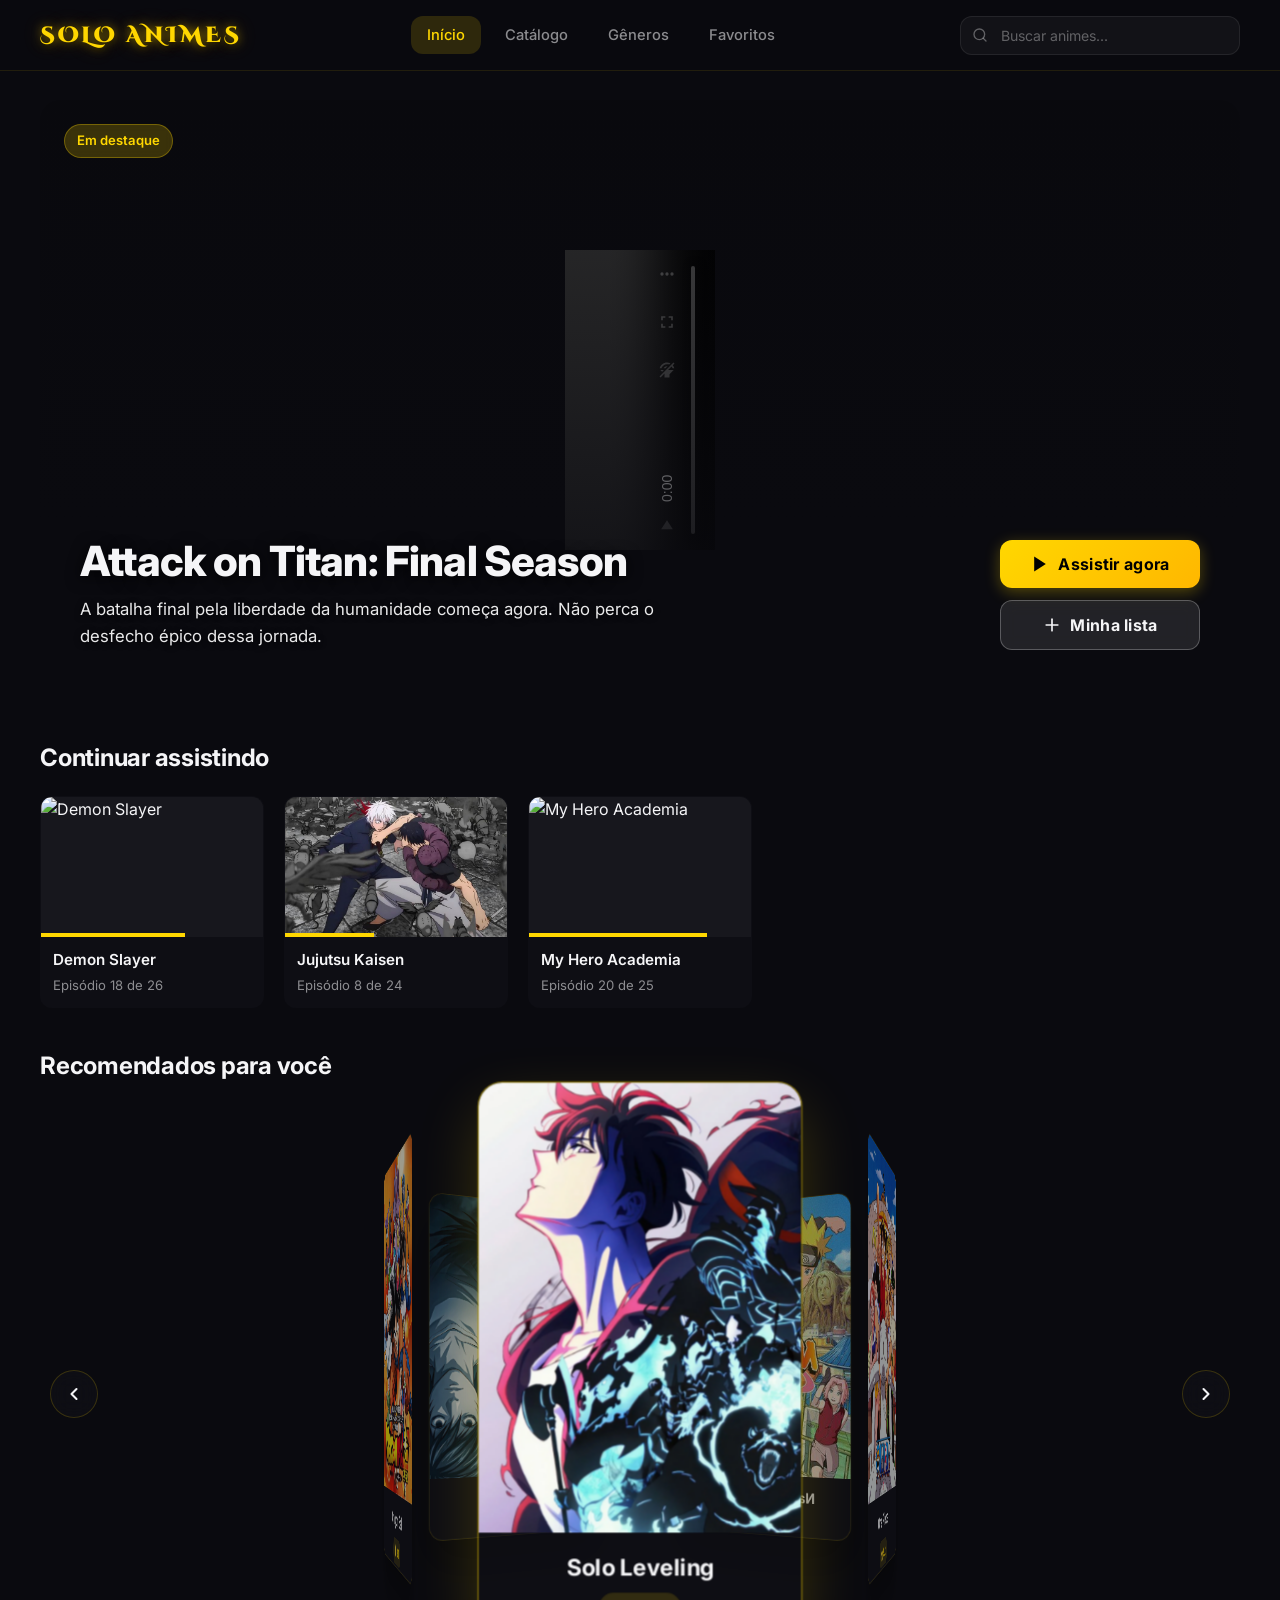
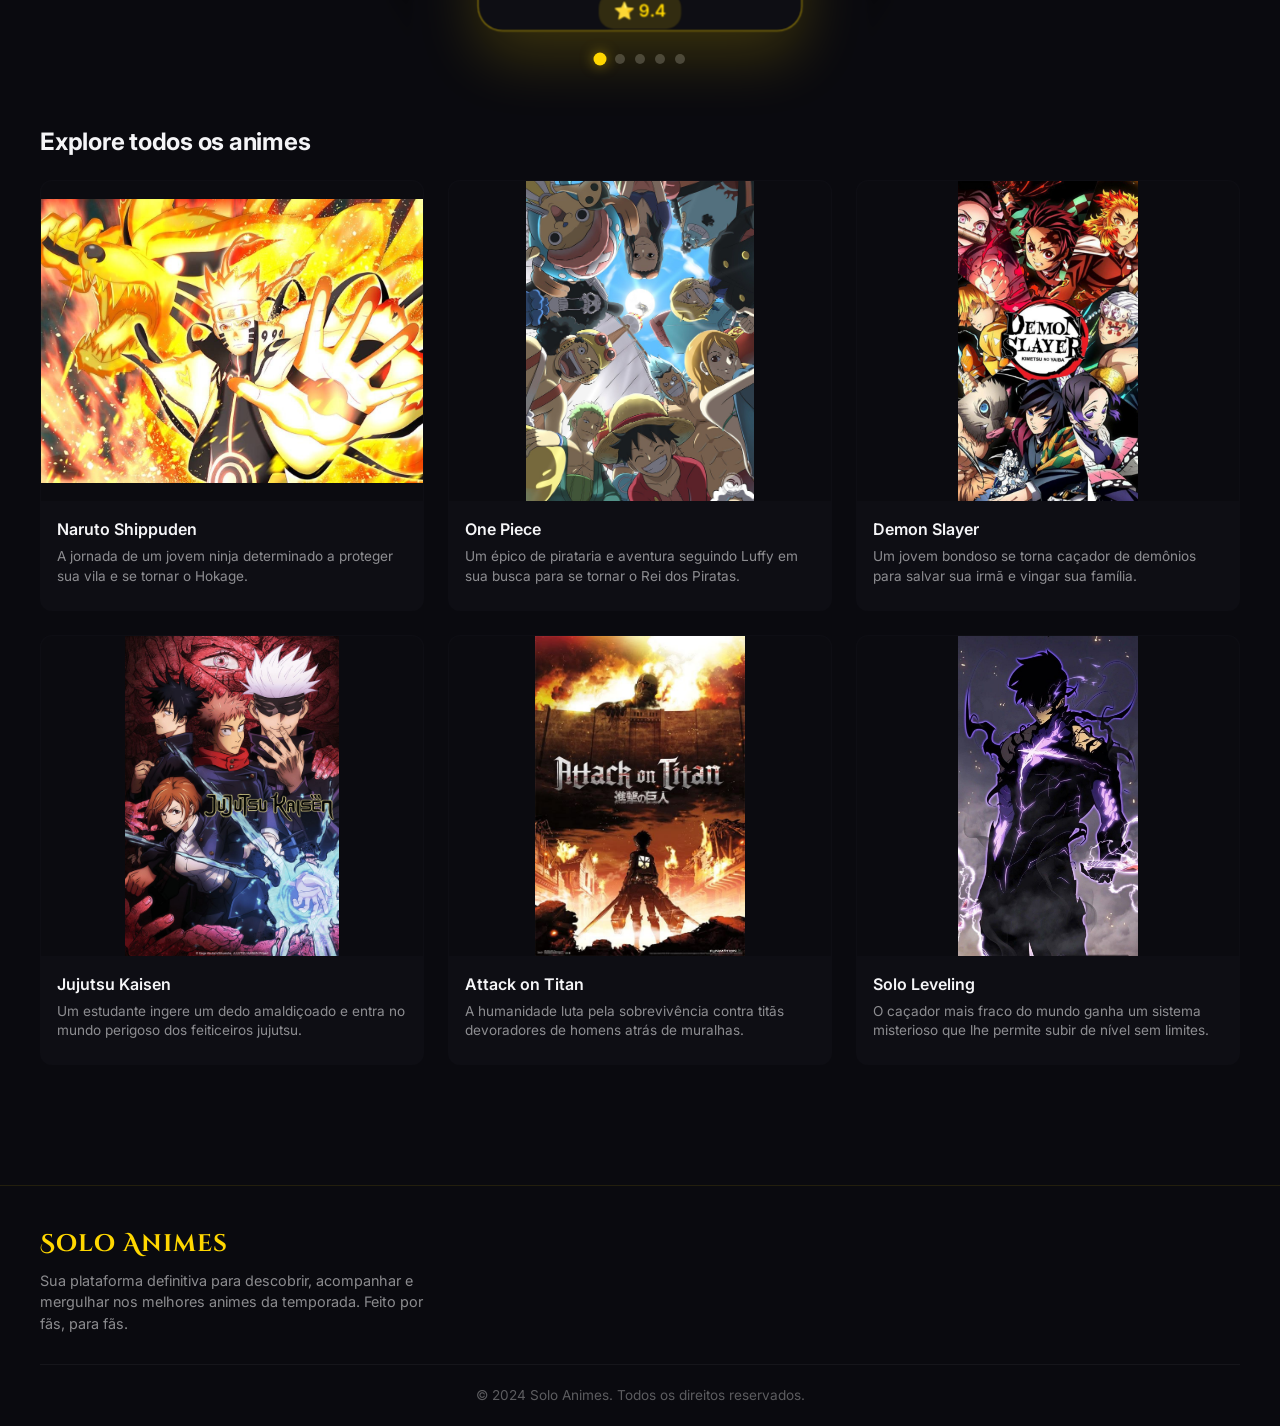
==== commit 4090e4a2: "Update index.html" ====
--- a/index.html
+++ b/index.html
@@ -118,7 +118,7 @@
                 <div class="anime-row">
                     <article class="anime-card-progress">
                         <div class="card-image">
-                            <img src="img/demoluta.jpg" alt="Demon Slayer">
+                            <img src="img/demoluta.webp" alt="Demon Slayer">
                             <span class="progress-bar" style="width: 65%;"></span>
                         </div>
                         <div class="card-info">
@@ -138,7 +138,7 @@
                     </article>
                     <article class="anime-card-progress">
                         <div class="card-image">
-                            <img src="img/bokuluta.jpg" alt="My Hero Academia">
+                            <img src="img/bokuluta.webp" alt="My Hero Academia">
                             <span class="progress-bar" style="width: 80%;"></span>
                         </div>
                         <div class="card-info">
@@ -352,4 +352,4 @@
 
     </div>
 </body>
-</html>+</html>
